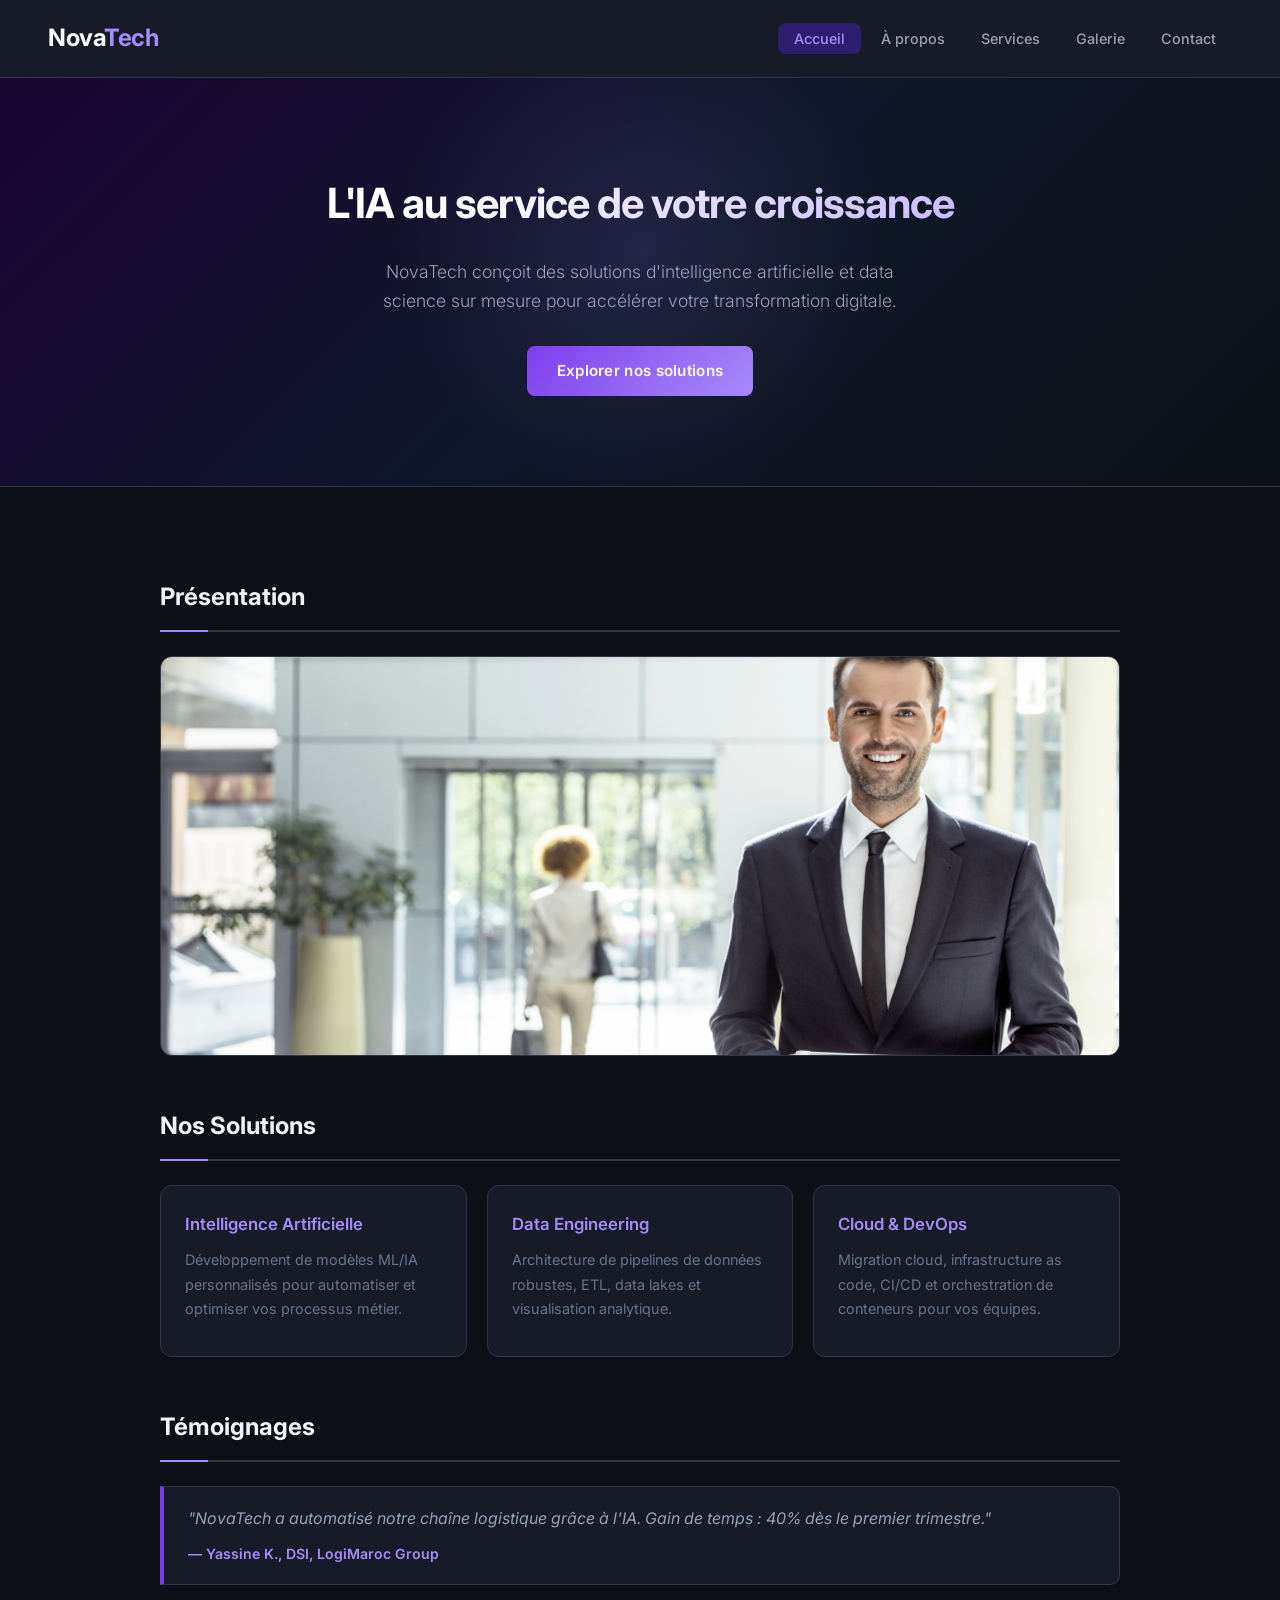
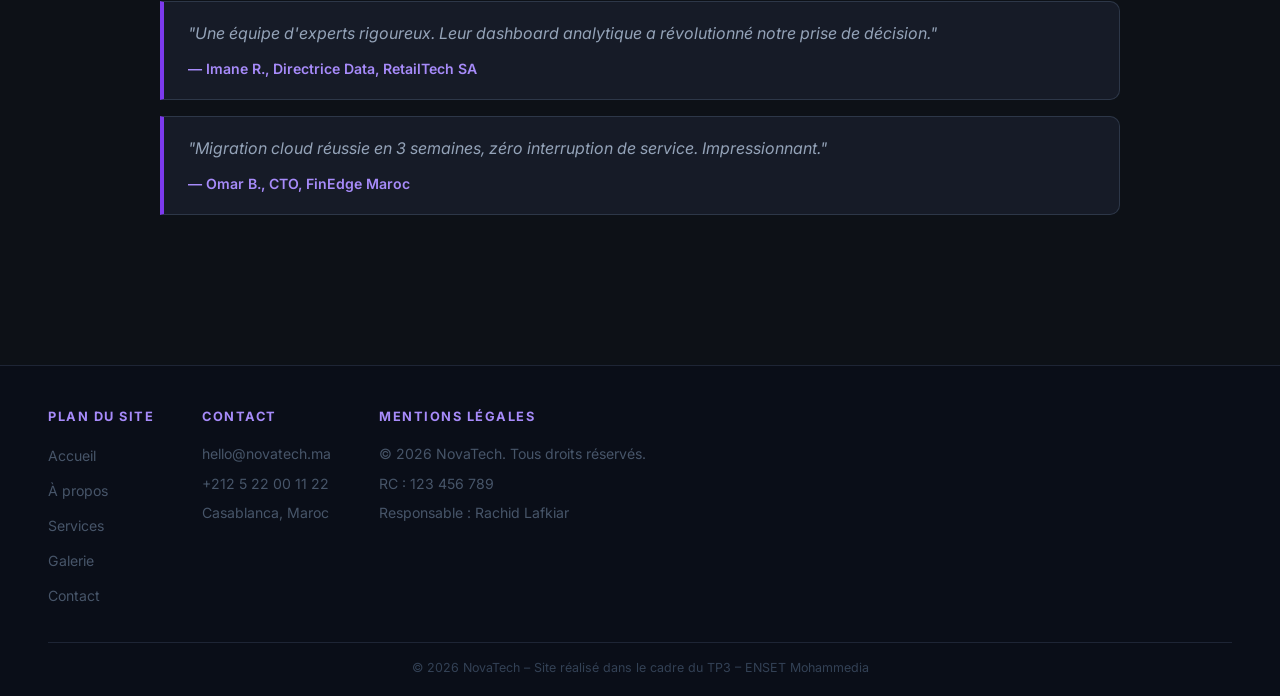
==== tp3/index.html @ e0b475c8 "first commit" ====
<!doctype html>
<html lang="fr">

<head>
  <meta charset="UTF-8" />
  <meta name="viewport" content="width=device-width, initial-scale=1.0" />
  <title>NovaTech – Accueil</title>
  <meta name="description"
    content="NovaTech, votre partenaire en intelligence artificielle et transformation digitale. IA, cloud, data science et ingénierie logicielle." />

  <!-- Open Graph -->
  <meta property="og:title" content="NovaTech – Accueil" />
  <meta property="og:description" content="Votre partenaire en intelligence artificielle et innovation digitale." />
  <meta property="og:type" content="website" />
  <meta property="og:url" content="https://novatech.example.com/" />
  <meta property="og:image" content="images/hero.jpeg" />

  <link rel="stylesheet" href="css/style.css" />
</head>

<body>

  <header>
    <a href="index.html" class="logo">Nova<span>Tech</span></a>
    <nav>
      <ul>
        <li><a href="index.html" class="active">Accueil</a></li>
        <li><a href="pages/about.html">À propos</a></li>
        <li><a href="pages/services.html">Services</a></li>
        <li><a href="pages/gallery.html">Galerie</a></li>
        <li><a href="pages/contact.html">Contact</a></li>
      </ul>
    </nav>
  </header>


  <div class="hero">
    <h1>L'IA au service de votre croissance</h1>
    <p>NovaTech conçoit des solutions d'intelligence artificielle et data science sur mesure pour accélérer votre transformation digitale.</p>
    <a href="pages/services.html" class="btn">Explorer nos solutions</a>
  </div>

  <main>

    <!-- Visuel de présentation -->
    <section>
      <h2>Présentation</h2>
      <div class="video-container">
        <img src="images/hero.jpeg" alt="Présentation de NovaTech" />
      </div>
    </section>

    <!-- Services -->
    <section>
      <h2>Nos Solutions</h2>
      <div class="cards">
        <div class="card">
          <h3>Intelligence Artificielle</h3>
          <p>Développement de modèles ML/IA personnalisés pour automatiser et optimiser vos processus métier.</p>
        </div>
        <div class="card">
          <h3>Data Engineering</h3>
          <p>Architecture de pipelines de données robustes, ETL, data lakes et visualisation analytique.</p>
        </div>
        <div class="card">
          <h3>Cloud & DevOps</h3>
          <p>Migration cloud, infrastructure as code, CI/CD et orchestration de conteneurs pour vos équipes.</p>
        </div>
      </div>
    </section>

    <!-- Témoignages -->
    <section>
      <h2>Témoignages</h2>

      <blockquote class="temoignage">
        <p>"NovaTech a automatisé notre chaîne logistique grâce à l'IA. Gain de temps : 40% dès le premier trimestre."</p>
        <cite>— Yassine K., DSI, LogiMaroc Group</cite>
      </blockquote>

      <blockquote class="temoignage">
        <p>"Une équipe d'experts rigoureux. Leur dashboard analytique a révolutionné notre prise de décision."</p>
        <cite>— Imane R., Directrice Data, RetailTech SA</cite>
      </blockquote>

      <blockquote class="temoignage">
        <p>"Migration cloud réussie en 3 semaines, zéro interruption de service. Impressionnant."</p>
        <cite>— Omar B., CTO, FinEdge Maroc</cite>
      </blockquote>
    </section>

  </main>

  <footer>
    <div class="footer-grid">
      <div class="footer-col">
        <h4>Plan du site</h4>
        <ul>
          <li><a href="index.html">Accueil</a></li>
          <li><a href="pages/about.html">À propos</a></li>
          <li><a href="pages/services.html">Services</a></li>
          <li><a href="pages/gallery.html">Galerie</a></li>
          <li><a href="pages/contact.html">Contact</a></li>
        </ul>
      </div>
      <div class="footer-col">
        <h4>Contact</h4>
        <p>hello@novatech.ma</p>
        <p>+212 5 22 00 11 22</p>
        <p>Casablanca, Maroc</p>
      </div>
      <div class="footer-col">
        <h4>Mentions légales</h4>
        <p>© 2026 NovaTech. Tous droits réservés.</p>
        <p>RC : 123 456 789</p>
        <p>Responsable : Rachid Lafkiar</p>
      </div>
    </div>
    <div class="footer-bottom">
      <p>© 2026 NovaTech – Site réalisé dans le cadre du TP3 – ENSET Mohammedia</p>
    </div>
  </footer>

</body>

</html>
---- tp3/css/style.css ----
/* ===== NovaTech – Global Styles ===== */

@import url('https://fonts.googleapis.com/css2?family=Inter:wght@300;400;500;600;700&display=swap');

* {
  margin: 0;
  padding: 0;
  box-sizing: border-box;
}

body {
  font-family: 'Inter', Arial, sans-serif;
  font-size: 16px;
  color: #e2e8f0;
  background-color: #0d1117;
  line-height: 1.7;
}

/* ===========================
   HEADER & NAVIGATION
=========================== */

header {
  background-color: #161b27;
  border-bottom: 1px solid #2d3748;
  color: white;
  padding: 18px 48px;
  display: flex;
  align-items: center;
  justify-content: space-between;
  flex-wrap: wrap;
  gap: 10px;
  position: sticky;
  top: 0;
  z-index: 100;
}

header .logo {
  font-size: 1.5rem;
  font-weight: 700;
  color: white;
  text-decoration: none;
  letter-spacing: -0.5px;
}

header .logo span {
  color: #a78bfa;
}

nav ul {
  list-style: none;
  display: flex;
  gap: 4px;
  flex-wrap: wrap;
}

nav ul li a {
  color: #94a3b8;
  text-decoration: none;
  font-size: 0.9rem;
  font-weight: 500;
  padding: 7px 16px;
  border-radius: 8px;
  transition: background 0.2s, color 0.2s;
}

nav ul li a:hover,
nav ul li a.active {
  background-color: #2d1f6e;
  color: #a78bfa;
}

/* ===========================
   MAIN CONTENT
=========================== */

main {
  max-width: 1000px;
  margin: 0 auto;
  padding: 40px 20px;
}

/* ===========================
   HERO SECTION
=========================== */

.hero {
  background: linear-gradient(135deg, #1a0533 0%, #0f172a 50%, #0d1117 100%);
  border-bottom: 1px solid #2d3748;
  color: white;
  text-align: center;
  padding: 90px 20px;
  margin-bottom: 50px;
  position: relative;
  overflow: hidden;
}

.hero::before {
  content: '';
  position: absolute;
  top: -80px;
  left: 50%;
  transform: translateX(-50%);
  width: 500px;
  height: 500px;
  background: radial-gradient(circle, rgba(167,139,250,0.12) 0%, transparent 70%);
  pointer-events: none;
}

.hero h1 {
  font-size: 2.6rem;
  font-weight: 700;
  margin-bottom: 18px;
  letter-spacing: -1px;
  background: linear-gradient(135deg, #fff 40%, #a78bfa);
  -webkit-background-clip: text;
  -webkit-text-fill-color: transparent;
  background-clip: text;
}

.hero p {
  font-size: 1.1rem;
  color: #94a3b8;
  max-width: 560px;
  margin: 0 auto 30px;
  font-weight: 300;
}

.hero a.btn {
  display: inline-block;
  background: linear-gradient(135deg, #7c3aed, #a78bfa);
  color: white;
  padding: 12px 30px;
  border-radius: 8px;
  text-decoration: none;
  font-weight: 600;
  font-size: 0.95rem;
  transition: opacity 0.2s, transform 0.2s;
  letter-spacing: 0.3px;
}

.hero a.btn:hover {
  opacity: 0.88;
  transform: translateY(-2px);
}

.hero-image {
  width: 100%;
  max-height: 350px;
  object-fit: cover;
  display: block;
  margin-bottom: 50px;
}

/* ===========================
   SECTIONS GÉNÉRIQUES
=========================== */

section {
  margin-bottom: 50px;
}

section h2 {
  font-size: 1.5rem;
  font-weight: 700;
  color: #f1f5f9;
  padding-bottom: 12px;
  margin-bottom: 24px;
  border-bottom: 2px solid #2d3748;
  position: relative;
}

section h2::after {
  content: '';
  position: absolute;
  bottom: -2px;
  left: 0;
  width: 48px;
  height: 2px;
  background: #a78bfa;
}

section h3 {
  font-size: 1.05rem;
  font-weight: 600;
  color: #e2e8f0;
  margin-bottom: 8px;
}

section p {
  color: #94a3b8;
  margin-bottom: 10px;
}

/* ===========================
   VIDEO / IMAGE CONTAINER
=========================== */

.video-container img {
  width: 100%;
  max-height: 400px;
  object-fit: cover;
  border-radius: 12px;
  border: 1px solid #2d3748;
  display: block;
}

/* ===========================
   CARDS (services, valeurs)
=========================== */

.cards {
  display: flex;
  gap: 20px;
  flex-wrap: wrap;
}

.card {
  background-color: #161b27;
  border: 1px solid #2d3748;
  border-radius: 12px;
  padding: 24px;
  flex: 1;
  min-width: 200px;
  transition: border-color 0.2s, transform 0.2s;
}

.card:hover {
  border-color: #7c3aed;
  transform: translateY(-3px);
}

.card h3 {
  margin-bottom: 10px;
  color: #a78bfa;
}

.card p {
  font-size: 0.9rem;
  color: #64748b;
}

/* Témoignages */
.temoignage {
  background-color: #161b27;
  border: 1px solid #2d3748;
  border-left: 4px solid #7c3aed;
  padding: 18px 24px;
  margin-bottom: 16px;
  border-radius: 0 10px 10px 0;
}

.temoignage p {
  font-style: italic;
  color: #94a3b8;
}

.temoignage cite {
  display: block;
  margin-top: 10px;
  font-weight: 600;
  color: #a78bfa;
  font-size: 0.88rem;
  font-style: normal;
}

/* ===========================
   FIGURE / FIGCAPTION (About)
=========================== */

.team {
  display: flex;
  gap: 20px;
  flex-wrap: wrap;
}

.team figure {
  text-align: center;
  background-color: #161b27;
  border: 1px solid #2d3748;
  border-radius: 12px;
  padding: 20px 15px;
  flex: 1;
  min-width: 160px;
  transition: border-color 0.2s;
}

.team figure:hover {
  border-color: #7c3aed;
}

.team figure img {
  width: 100px;
  height: 100px;
  object-fit: cover;
  border-radius: 50%;
  border: 3px solid #7c3aed;
  margin-bottom: 12px;
}

.team figure figcaption {
  font-size: 0.88rem;
  color: #64748b;
  line-height: 1.5;
}

.team figure figcaption strong {
  display: block;
  font-size: 0.95rem;
  color: #e2e8f0;
  margin-bottom: 4px;
  font-weight: 600;
}

/* ===========================
   DETAILS / SUMMARY (Services)
=========================== */

details {
  background-color: #161b27;
  border: 1px solid #2d3748;
  border-radius: 10px;
  padding: 14px 20px;
  margin-bottom: 10px;
  transition: border-color 0.2s;
}

details[open] {
  border-color: #7c3aed;
}

summary {
  font-weight: 600;
  color: #e2e8f0;
  cursor: pointer;
  font-size: 0.97rem;
  list-style: none;
  padding: 4px 0;
  transition: color 0.2s;
}

summary:hover {
  color: #a78bfa;
}

summary::-webkit-details-marker {
  display: none;
}

summary::before {
  content: '▶ ';
  font-size: 0.75rem;
  color: #7c3aed;
}

details[open] summary::before {
  content: '▼ ';
}

details p {
  margin-top: 12px;
  color: #64748b;
  font-size: 0.9rem;
  padding-left: 4px;
}

/* ===========================
   TABLEAU DE TARIFS
=========================== */

table {
  width: 100%;
  border-collapse: collapse;
  background-color: #161b27;
  font-size: 0.9rem;
  border-radius: 10px;
  overflow: hidden;
  border: 1px solid #2d3748;
}

thead th {
  background: linear-gradient(135deg, #2d1f6e, #4c1d95);
  color: #e2e8f0;
  padding: 12px 16px;
  text-align: center;
  border: 1px solid #3d2b8a;
  font-weight: 600;
  letter-spacing: 0.3px;
}

tbody td {
  padding: 11px 16px;
  border: 1px solid #1e2535;
  text-align: center;
  color: #94a3b8;
}

tbody tr:nth-child(even) {
  background-color: #111827;
}

tbody tr:hover {
  background-color: #1e1b3a;
}

tbody td:first-child {
  text-align: left;
  font-weight: 600;
  color: #a78bfa;
}

tfoot td {
  background-color: #0d1117;
  padding: 10px 16px;
  border: 1px solid #1e2535;
  font-size: 0.8rem;
  color: #475569;
  text-align: center;
}

/* ===========================
   GALERIE
=========================== */

.gallery {
  display: grid;
  grid-template-columns: repeat(auto-fill, minmax(220px, 1fr));
  gap: 16px;
}

.gallery figure {
  margin: 0;
  overflow: hidden;
  border-radius: 10px;
  border: 1px solid #2d3748;
  transition: border-color 0.2s, transform 0.2s;
}

.gallery figure:hover {
  border-color: #7c3aed;
  transform: translateY(-3px);
}

.gallery img,
.gallery picture img {
  width: 100%;
  height: 170px;
  object-fit: cover;
  display: block;
}

.gallery figcaption {
  font-size: 0.8rem;
  color: #64748b;
  text-align: center;
  padding: 8px 10px;
  background: #161b27;
}

/* ===========================
   FORMULAIRE CONTACT
=========================== */

form {
  background-color: #161b27;
  border: 1px solid #2d3748;
  border-radius: 12px;
  padding: 28px;
}

fieldset {
  border: 1px solid #2d3748;
  border-radius: 10px;
  padding: 18px 22px;
  margin-bottom: 18px;
}

legend {
  font-weight: 600;
  color: #a78bfa;
  font-size: 0.9rem;
  padding: 0 10px;
  letter-spacing: 0.3px;
}

label {
  display: block;
  font-size: 0.88rem;
  color: #64748b;
  margin-top: 12px;
  margin-bottom: 4px;
  font-weight: 500;
}

input[type="text"],
input[type="email"],
input[type="tel"],
input[type="date"],
input[type="number"],
input[type="url"],
input[list],
select,
textarea {
  width: 100%;
  padding: 9px 12px;
  border: 1px solid #2d3748;
  border-radius: 8px;
  font-size: 0.9rem;
  color: #e2e8f0;
  background-color: #0d1117;
  margin-top: 4px;
  transition: border-color 0.2s;
  font-family: inherit;
}

input:focus,
select:focus,
textarea:focus {
  outline: none;
  border-color: #7c3aed;
  background-color: #0f0e1a;
}

select option {
  background: #161b27;
}

textarea {
  resize: vertical;
  min-height: 90px;
}

input[type="radio"],
input[type="checkbox"] {
  margin-right: 8px;
  accent-color: #7c3aed;
}

fieldset > label {
  display: flex;
  align-items: center;
}

input[type="range"] {
  width: 100%;
  accent-color: #7c3aed;
  margin-top: 8px;
}

button[type="submit"] {
  display: block;
  width: 100%;
  padding: 13px;
  background: linear-gradient(135deg, #7c3aed, #a78bfa);
  color: white;
  font-size: 0.97rem;
  font-weight: 700;
  border: none;
  border-radius: 8px;
  cursor: pointer;
  margin-top: 10px;
  transition: opacity 0.2s, transform 0.2s;
  letter-spacing: 0.5px;
  font-family: inherit;
}

button[type="submit"]:hover {
  opacity: 0.88;
  transform: translateY(-1px);
}

/* Carte iframe */
.map-container {
  margin-top: 20px;
  border: 1px solid #2d3748;
  border-radius: 10px;
  overflow: hidden;
}

.map-container iframe {
  width: 100%;
  height: 300px;
  border: none;
  display: block;
  filter: grayscale(60%) invert(90%) hue-rotate(180deg);
}

/* Infos contact */
.contact-info {
  background-color: #161b27;
  border: 1px solid #2d3748;
  border-radius: 12px;
  padding: 22px 26px;
  margin-bottom: 28px;
}

.contact-info p {
  margin-bottom: 10px;
  font-size: 0.93rem;
  color: #94a3b8;
}

.contact-info p strong {
  color: #a78bfa;
}

/* ===========================
   FOOTER
=========================== */

footer {
  background-color: #0a0e18;
  border-top: 1px solid #1e2535;
  color: #94a3b8;
  padding: 40px 48px 18px;
  margin-top: 60px;
}

.footer-grid {
  display: flex;
  gap: 48px;
  flex-wrap: wrap;
  margin-bottom: 24px;
}

.footer-col h4 {
  color: #a78bfa;
  margin-bottom: 14px;
  font-size: 0.8rem;
  text-transform: uppercase;
  letter-spacing: 1.5px;
  font-weight: 700;
}

.footer-col ul {
  list-style: none;
}

.footer-col ul li {
  margin-bottom: 8px;
}

.footer-col ul li a {
  color: #475569;
  text-decoration: none;
  font-size: 0.88rem;
  transition: color 0.2s;
}

.footer-col ul li a:hover {
  color: #a78bfa;
}

.footer-col p {
  color: #475569;
  font-size: 0.88rem;
  margin-bottom: 6px;
}

.footer-bottom {
  border-top: 1px solid #1e2535;
  padding-top: 14px;
  text-align: center;
  font-size: 0.78rem;
  color: #334155;
}

/* ===========================
   RESPONSIVE
=========================== */

@media (max-width: 700px) {
  header {
    flex-direction: column;
    align-items: flex-start;
    padding: 15px 20px;
  }

  nav ul {
    justify-content: flex-start;
  }

  .hero h1 {
    font-size: 1.8rem;
  }

  .cards {
    flex-direction: column;
  }

  .team {
    flex-direction: column;
  }

  .footer-grid {
    flex-direction: column;
    gap: 24px;
  }
}
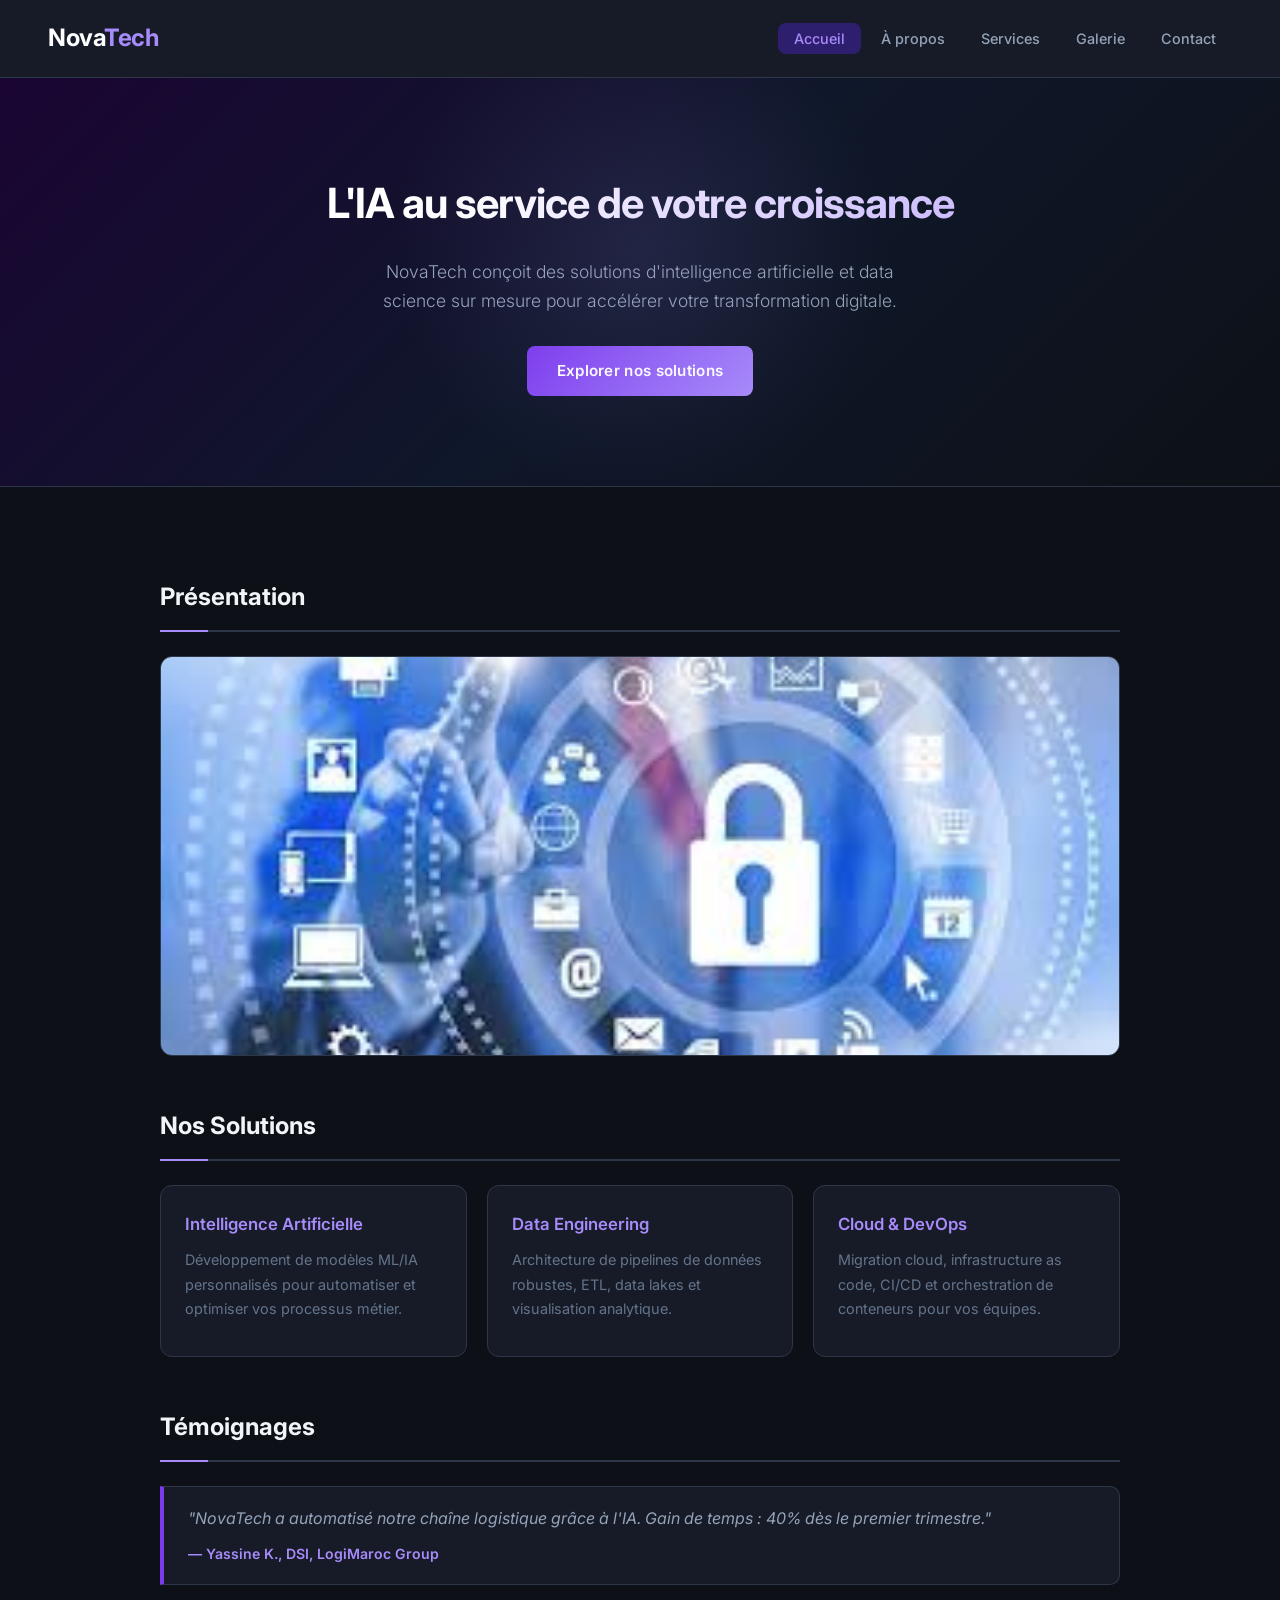
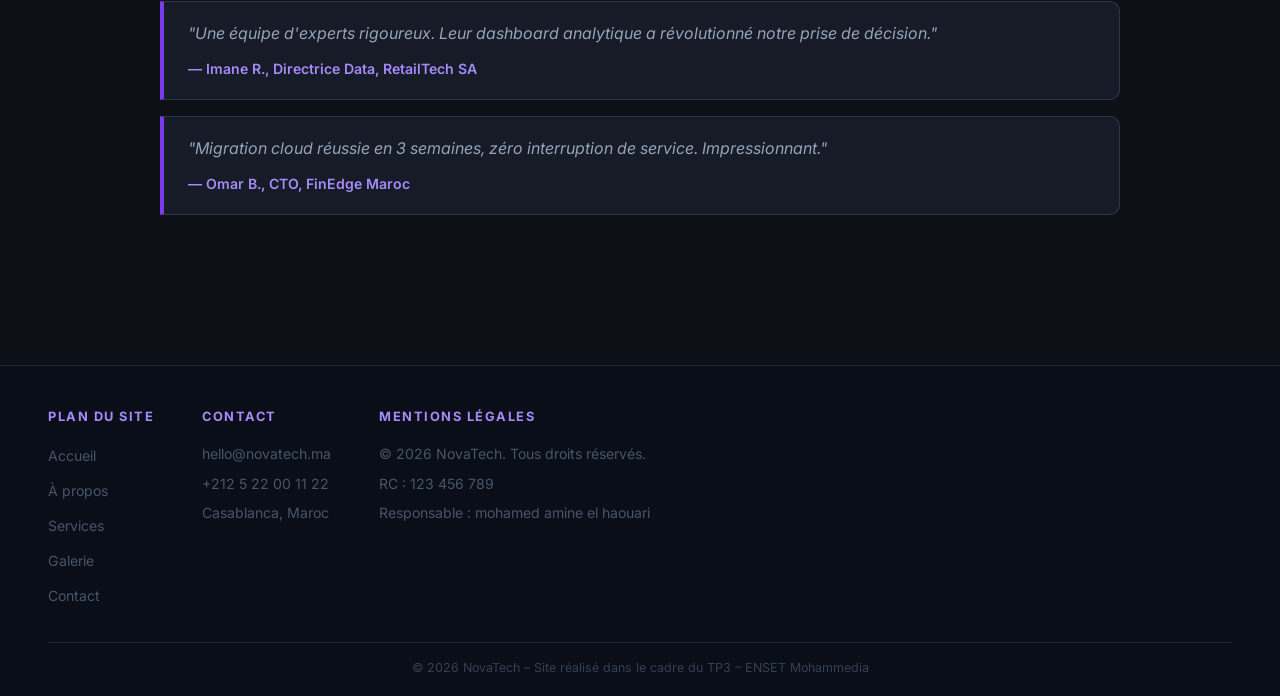
==== commit a015d224: "update" ====
--- a/tp3/index.html
+++ b/tp3/index.html
@@ -13,7 +13,7 @@
   <meta property="og:description" content="Votre partenaire en intelligence artificielle et innovation digitale." />
   <meta property="og:type" content="website" />
   <meta property="og:url" content="https://novatech.example.com/" />
-  <meta property="og:image" content="images/hero.jpeg" />
+  <meta property="og:image" content="images/securite.jpg" />
 
   <link rel="stylesheet" href="css/style.css" />
 </head>
@@ -46,7 +46,7 @@
     <section>
       <h2>Présentation</h2>
       <div class="video-container">
-        <img src="images/hero.jpeg" alt="Présentation de NovaTech" />
+        <img src="images/securite.jpg" alt="Présentation de NovaTech" />
       </div>
     </section>
 
@@ -113,7 +113,7 @@
         <h4>Mentions légales</h4>
         <p>© 2026 NovaTech. Tous droits réservés.</p>
         <p>RC : 123 456 789</p>
-        <p>Responsable : Rachid Lafkiar</p>
+        <p>Responsable : mohamed amine el haouari</p>
       </div>
     </div>
     <div class="footer-bottom">
